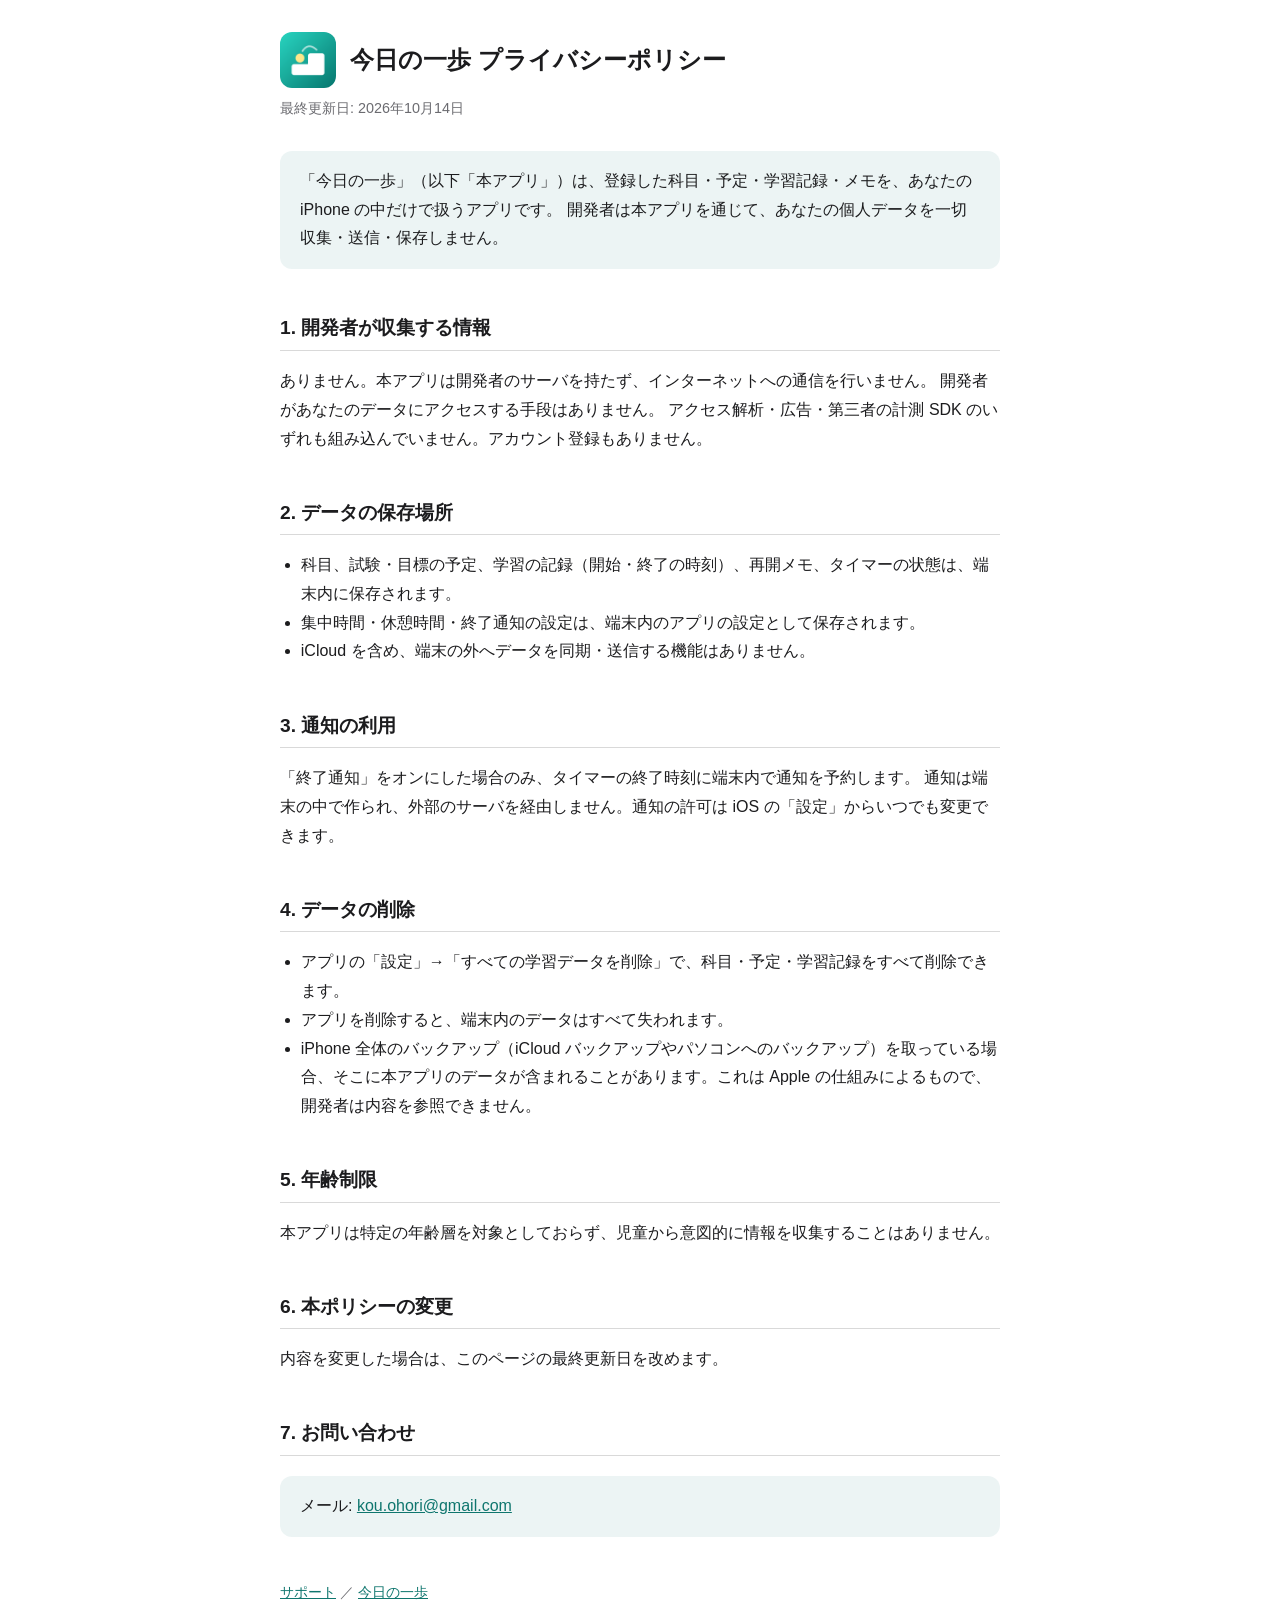
==== privacy-policy.html @ 4ad7e0d9 "Add support and privacy policy pages for 今日の一歩 Co-Authored-By: Claude Opus 5.5 <noreply@anthropic.co" ====
<!DOCTYPE html>
<html lang="ja">
<head>
<meta charset="utf-8">
<meta name="viewport" content="width=device-width, initial-scale=1">
<title>プライバシーポリシー — 今日の一歩</title>
<link rel="stylesheet" href="./style.css">
</head>
<body>
<header>
  <img src="./icon.png" alt="">
  <h1>今日の一歩 プライバシーポリシー</h1>
</header>
<p class="meta">最終更新日: 2026年10月14日</p>

<div class="box">
「今日の一歩」（以下「本アプリ」）は、登録した科目・予定・学習記録・メモを、あなたの iPhone の中だけで扱うアプリです。
開発者は本アプリを通じて、あなたの個人データを一切収集・送信・保存しません。
</div>

<h2>1. 開発者が収集する情報</h2>
<p>ありません。本アプリは開発者のサーバを持たず、インターネットへの通信を行いません。
開発者があなたのデータにアクセスする手段はありません。
アクセス解析・広告・第三者の計測 SDK のいずれも組み込んでいません。アカウント登録もありません。</p>

<h2>2. データの保存場所</h2>
<ul>
  <li>科目、試験・目標の予定、学習の記録（開始・終了の時刻）、再開メモ、タイマーの状態は、端末内に保存されます。</li>
  <li>集中時間・休憩時間・終了通知の設定は、端末内のアプリの設定として保存されます。</li>
  <li>iCloud を含め、端末の外へデータを同期・送信する機能はありません。</li>
</ul>

<h2>3. 通知の利用</h2>
<p>「終了通知」をオンにした場合のみ、タイマーの終了時刻に端末内で通知を予約します。
通知は端末の中で作られ、外部のサーバを経由しません。通知の許可は iOS の「設定」からいつでも変更できます。</p>

<h2>4. データの削除</h2>
<ul>
  <li>アプリの「設定」→「すべての学習データを削除」で、科目・予定・学習記録をすべて削除できます。</li>
  <li>アプリを削除すると、端末内のデータはすべて失われます。</li>
  <li>iPhone 全体のバックアップ（iCloud バックアップやパソコンへのバックアップ）を取っている場合、そこに本アプリのデータが含まれることがあります。これは Apple の仕組みによるもので、開発者は内容を参照できません。</li>
</ul>

<h2>5. 年齢制限</h2>
<p>本アプリは特定の年齢層を対象としておらず、児童から意図的に情報を収集することはありません。</p>

<h2>6. 本ポリシーの変更</h2>
<p>内容を変更した場合は、このページの最終更新日を改めます。</p>

<h2>7. お問い合わせ</h2>
<div class="box">
  メール: <a href="mailto:kou.ohori@gmail.com">kou.ohori@gmail.com</a>
</div>

<footer><a href="./support.html">サポート</a> ／ <a href="./index.html">今日の一歩</a></footer>
</body>
</html>
---- style.css ----
:root {
  color-scheme: light dark;
  --text: #1c1c1e;
  --muted: #6b6b70;
  --bg: #ffffff;
  --accent: #0f766e;
  --box: rgba(15, 118, 110, .08);
  --rule: rgba(128, 128, 128, .3);
}
@media (prefers-color-scheme: dark) {
  :root {
    --text: #e6e6e6;
    --muted: #a0a0a5;
    --bg: #111111;
    --accent: #5eead4;
    --box: rgba(94, 234, 212, .10);
  }
}
body {
  font-family: -apple-system, BlinkMacSystemFont, "Hiragino Sans", "Yu Gothic", sans-serif;
  line-height: 1.8;
  max-width: 720px;
  margin: 0 auto;
  padding: 32px 20px 80px;
  color: var(--text);
  background: var(--bg);
}
a { color: var(--accent); }
header { display: flex; align-items: center; gap: 14px; margin-bottom: 8px; }
header img { width: 56px; height: 56px; border-radius: 12px; }
h1 { font-size: 1.5em; margin: 0; }
h2 { font-size: 1.2em; margin-top: 2.2em; border-bottom: 1px solid var(--rule); padding-bottom: 4px; }
h3 { font-size: 1em; margin: 1.6em 0 .3em; }
.meta { color: var(--muted); font-size: .9em; margin: 4px 0 2em; }
.box { background: var(--box); border-radius: 12px; padding: 16px 20px; margin: 20px 0; }
ul { padding-left: 1.3em; }
footer { margin-top: 3em; color: var(--muted); font-size: .9em; }
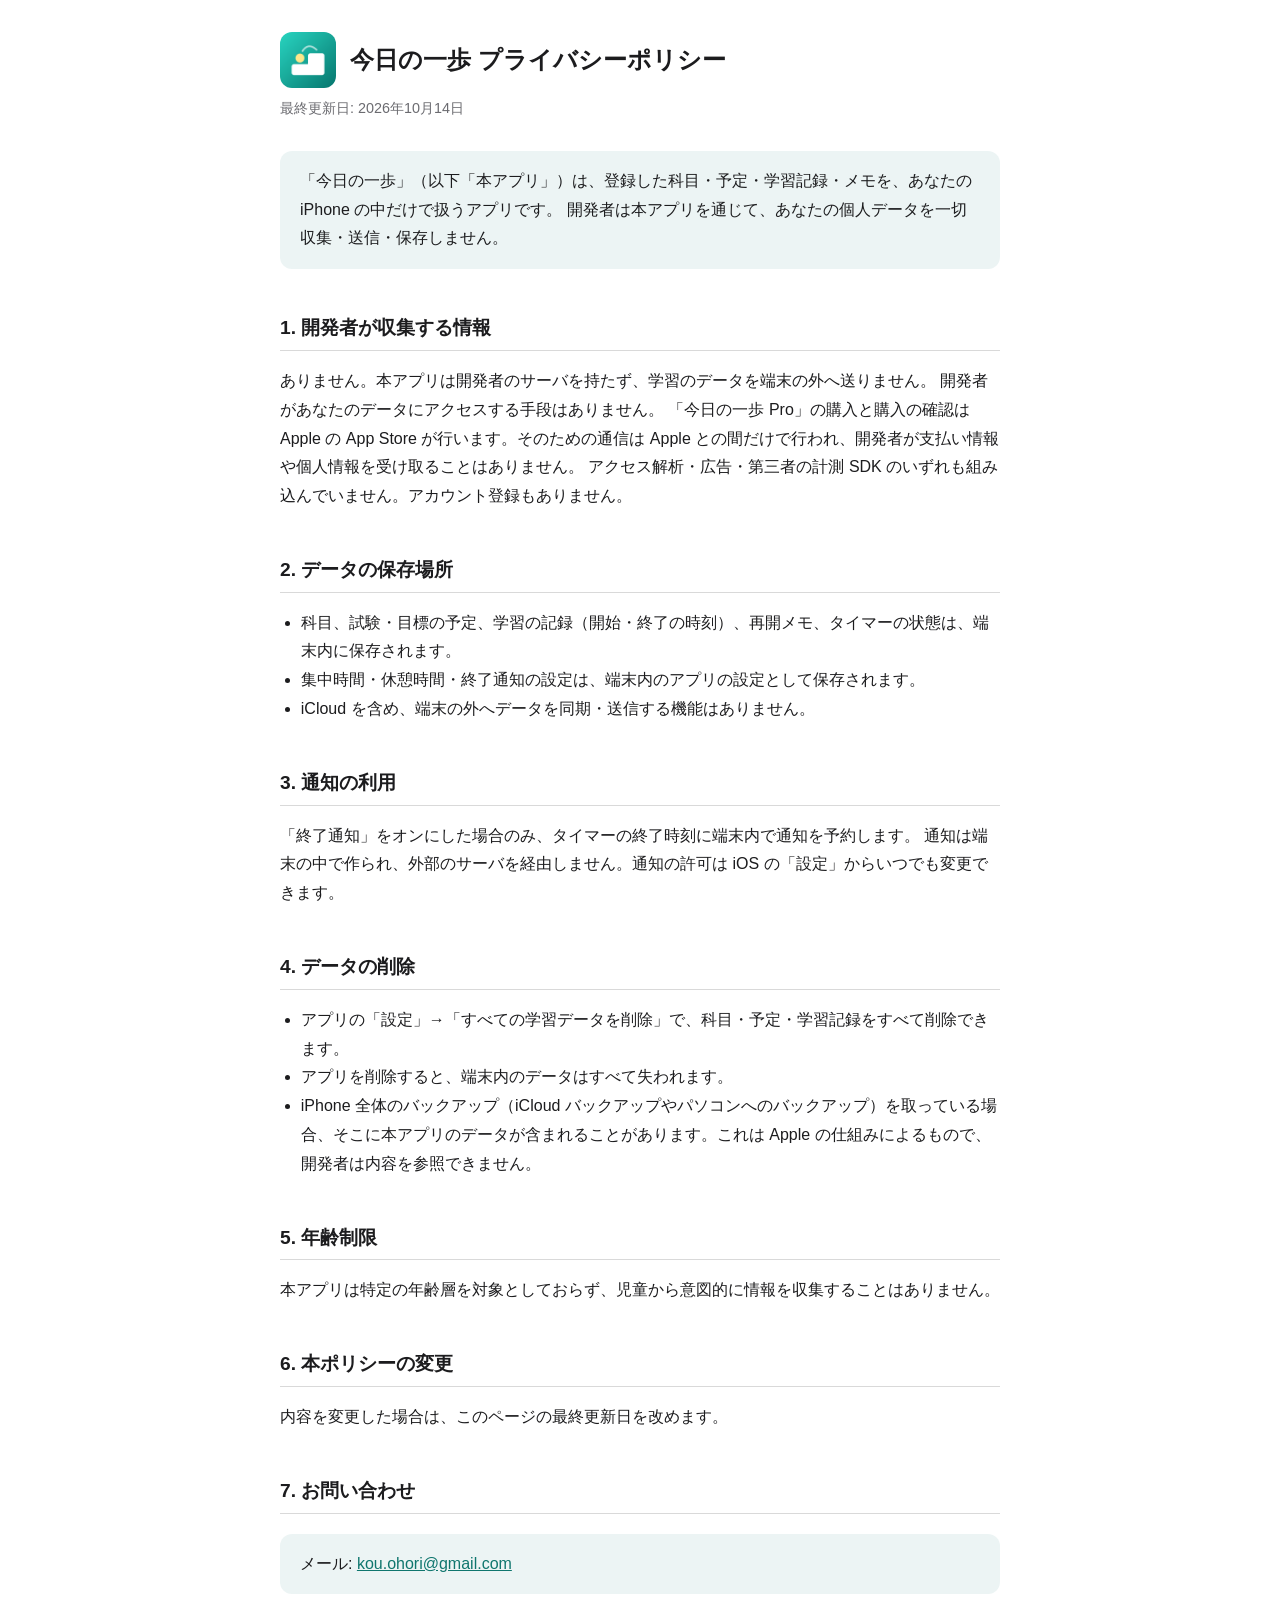
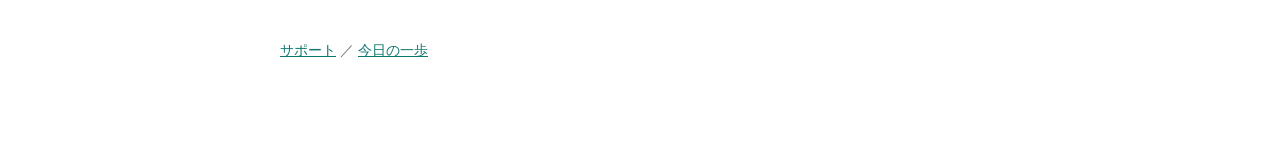
==== commit ad4505cd: "1.3: 今日の一歩 Pro（買い切り）の料金と購入の通信をサポート・プライバシーポリシーに反映 Co-Authored-By: Claude Opus 5.5 <noreply@anthropic." ====
--- a/privacy-policy.html
+++ b/privacy-policy.html
@@ -19,8 +19,9 @@
 </div>
 
 <h2>1. 開発者が収集する情報</h2>
-<p>ありません。本アプリは開発者のサーバを持たず、インターネットへの通信を行いません。
+<p>ありません。本アプリは開発者のサーバを持たず、学習のデータを端末の外へ送りません。
 開発者があなたのデータにアクセスする手段はありません。
+「今日の一歩 Pro」の購入と購入の確認は Apple の App Store が行います。そのための通信は Apple との間だけで行われ、開発者が支払い情報や個人情報を受け取ることはありません。
 アクセス解析・広告・第三者の計測 SDK のいずれも組み込んでいません。アカウント登録もありません。</p>
 
 <h2>2. データの保存場所</h2>
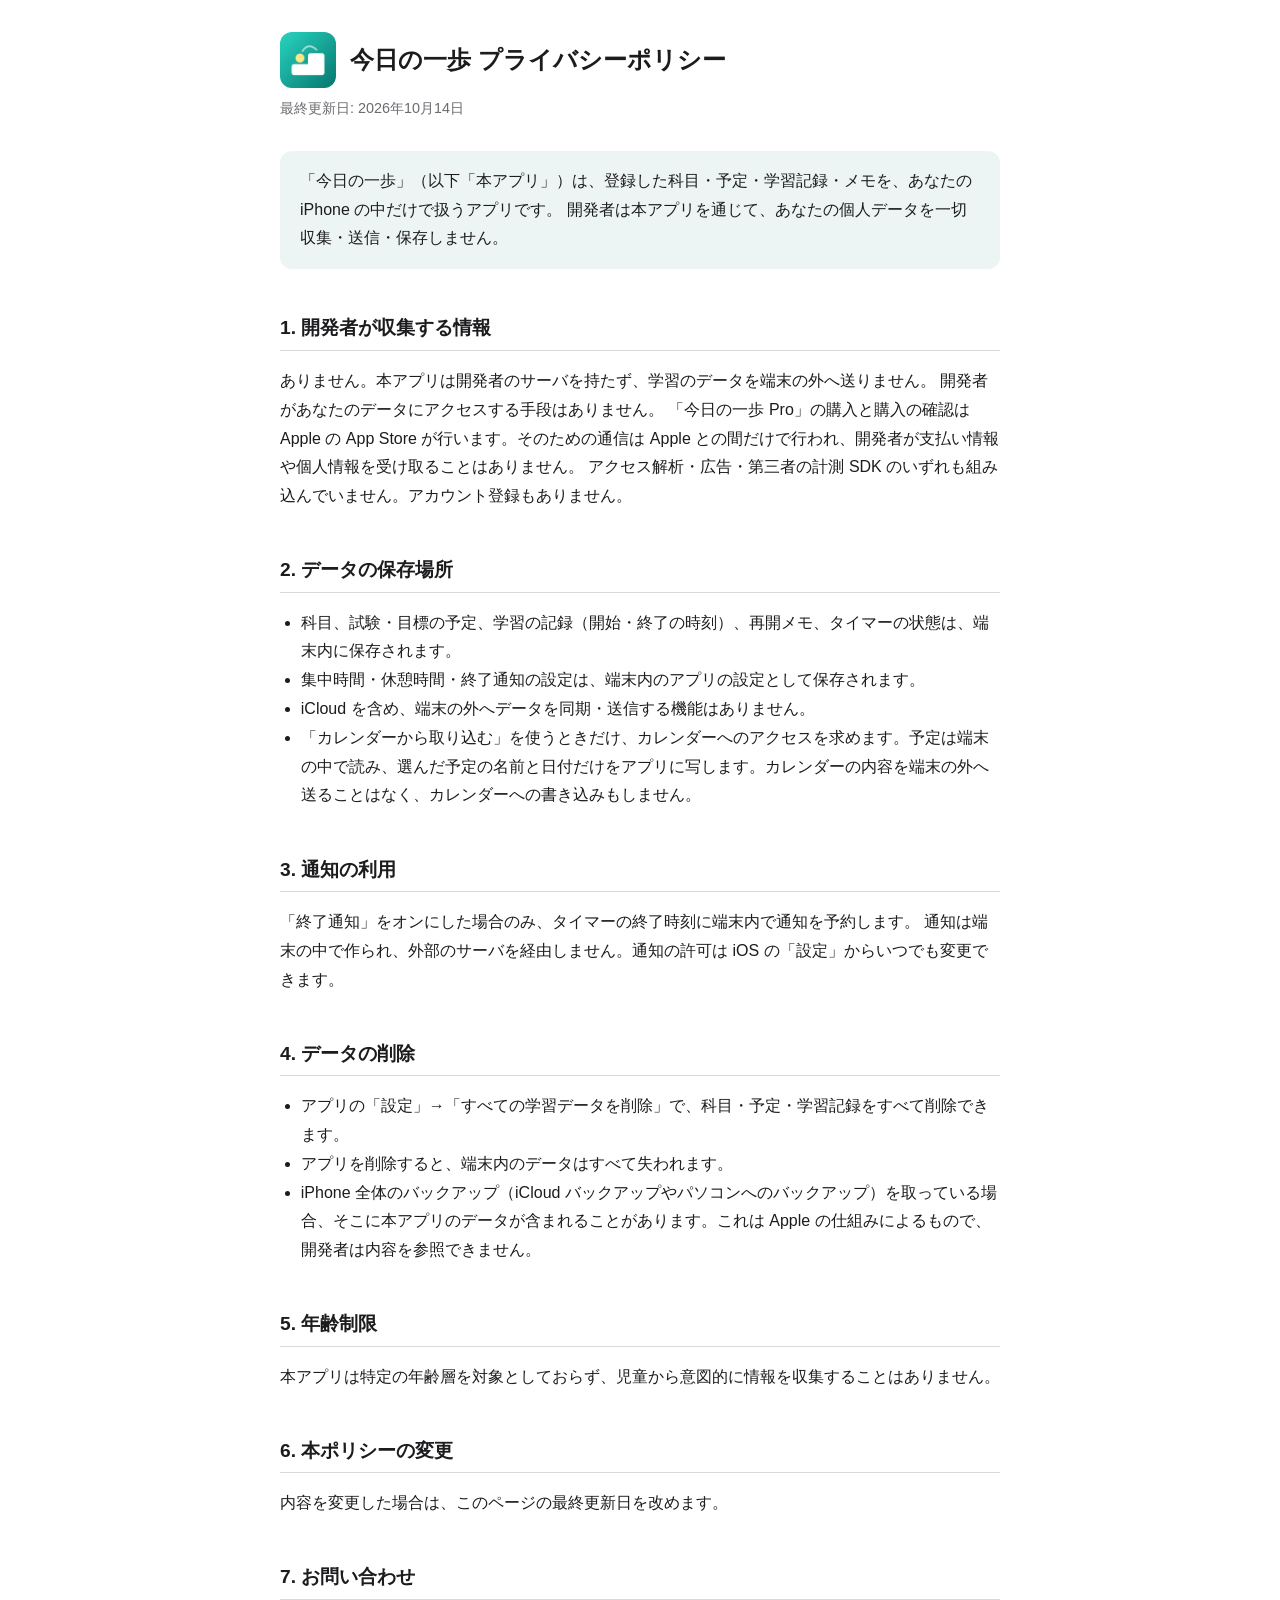
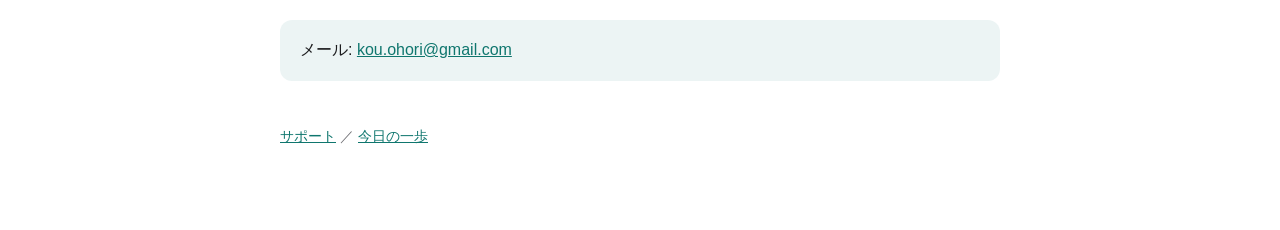
==== commit 2f0472d3: "プライバシーポリシー: カレンダー取り込み（1.4）の一文を追加 Co-Authored-By: Claude Opus 5.5 <noreply@anthropic.com>" ====
--- a/privacy-policy.html
+++ b/privacy-policy.html
@@ -29,6 +29,7 @@
   <li>科目、試験・目標の予定、学習の記録（開始・終了の時刻）、再開メモ、タイマーの状態は、端末内に保存されます。</li>
   <li>集中時間・休憩時間・終了通知の設定は、端末内のアプリの設定として保存されます。</li>
   <li>iCloud を含め、端末の外へデータを同期・送信する機能はありません。</li>
+  <li>「カレンダーから取り込む」を使うときだけ、カレンダーへのアクセスを求めます。予定は端末の中で読み、選んだ予定の名前と日付だけをアプリに写します。カレンダーの内容を端末の外へ送ることはなく、カレンダーへの書き込みもしません。</li>
 </ul>
 
 <h2>3. 通知の利用</h2>
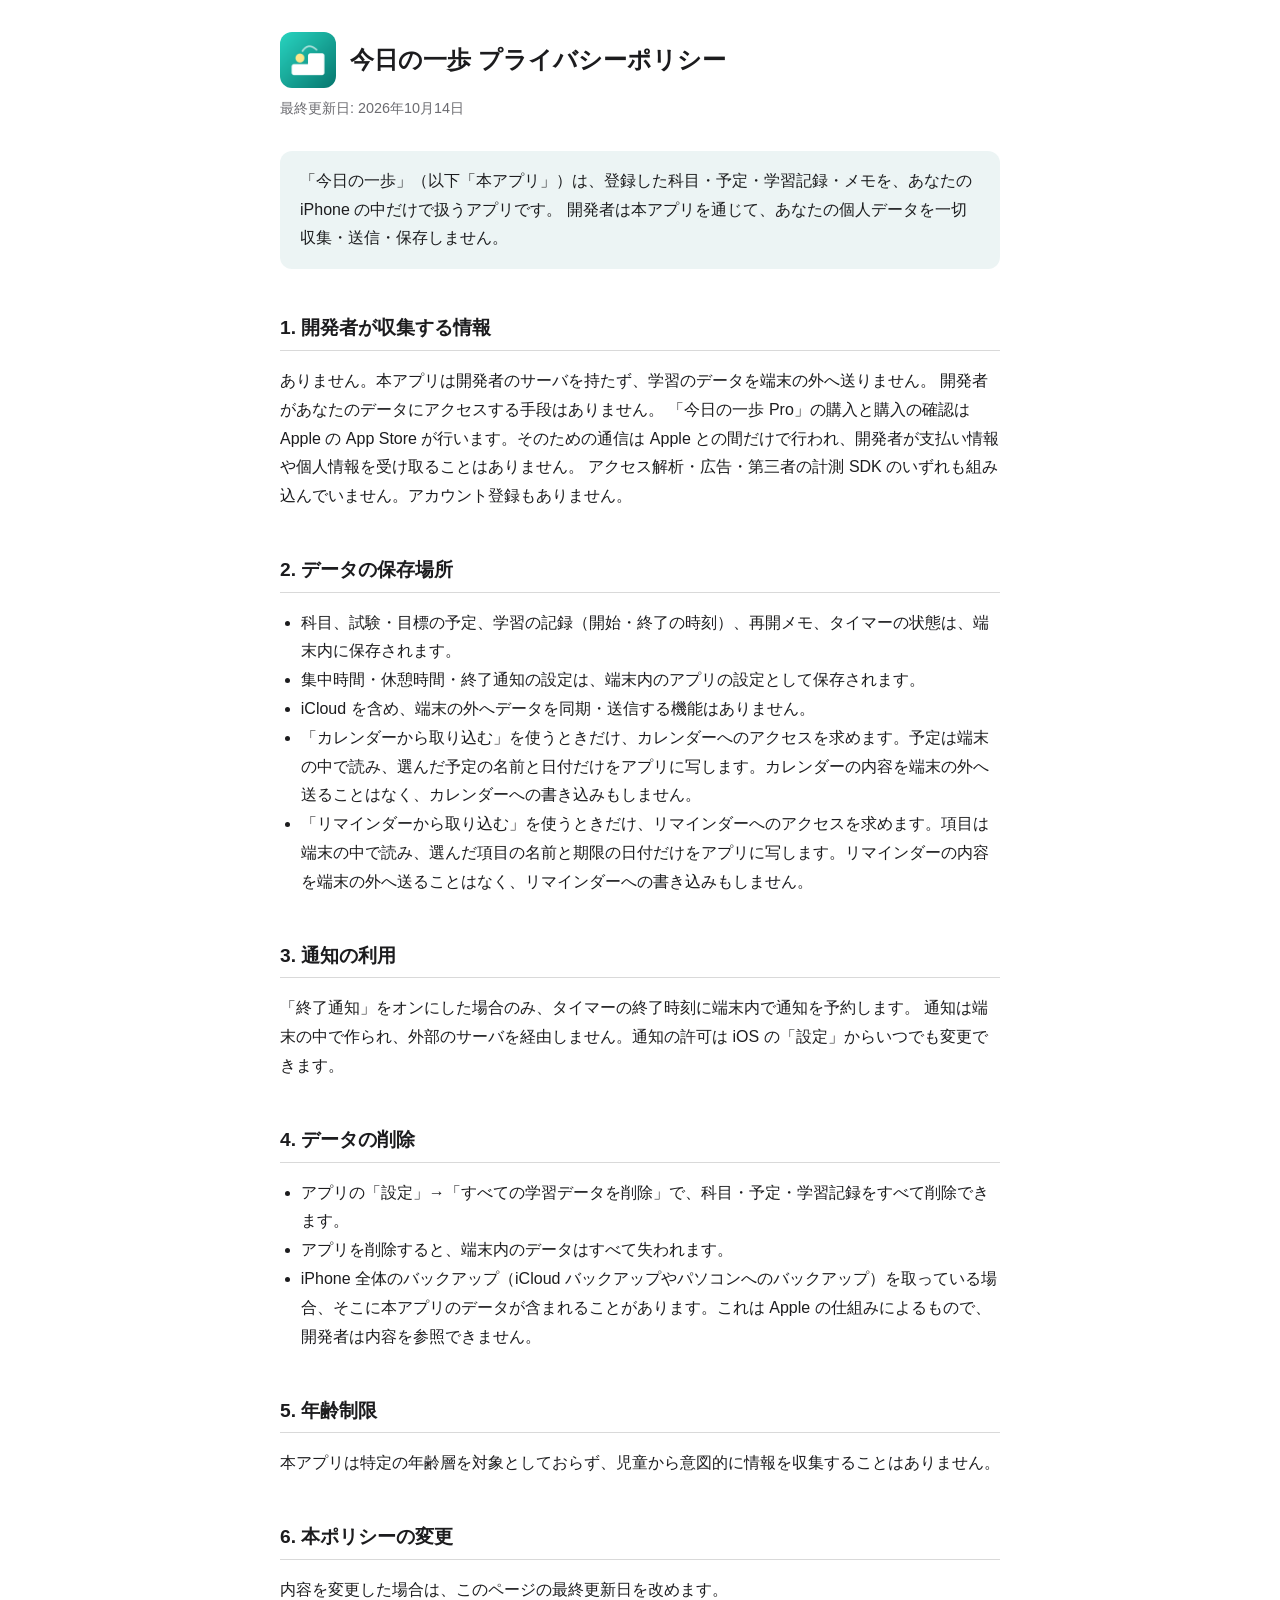
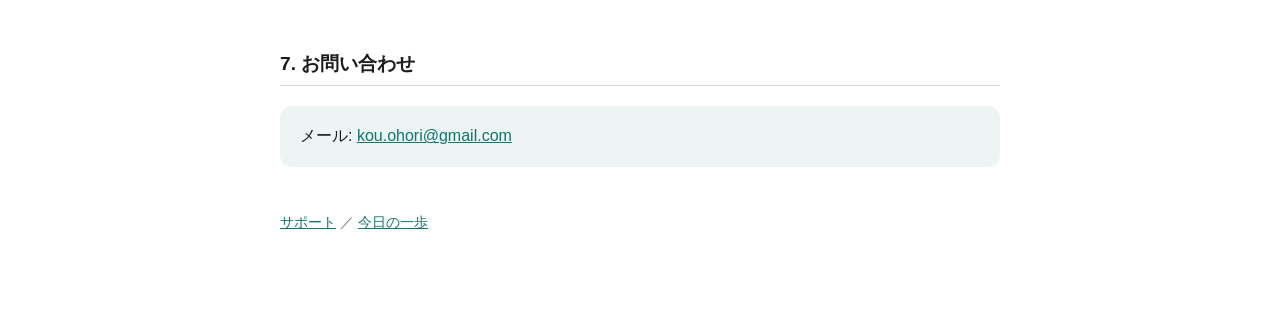
==== commit d805fb02: "プライバシーポリシー: リマインダー取り込み（1.5）の一文を追加 Co-Authored-By: Claude Opus 5.5 <noreply@anthropic.com>" ====
--- a/privacy-policy.html
+++ b/privacy-policy.html
@@ -30,6 +30,7 @@
   <li>集中時間・休憩時間・終了通知の設定は、端末内のアプリの設定として保存されます。</li>
   <li>iCloud を含め、端末の外へデータを同期・送信する機能はありません。</li>
   <li>「カレンダーから取り込む」を使うときだけ、カレンダーへのアクセスを求めます。予定は端末の中で読み、選んだ予定の名前と日付だけをアプリに写します。カレンダーの内容を端末の外へ送ることはなく、カレンダーへの書き込みもしません。</li>
+  <li>「リマインダーから取り込む」を使うときだけ、リマインダーへのアクセスを求めます。項目は端末の中で読み、選んだ項目の名前と期限の日付だけをアプリに写します。リマインダーの内容を端末の外へ送ることはなく、リマインダーへの書き込みもしません。</li>
 </ul>
 
 <h2>3. 通知の利用</h2>
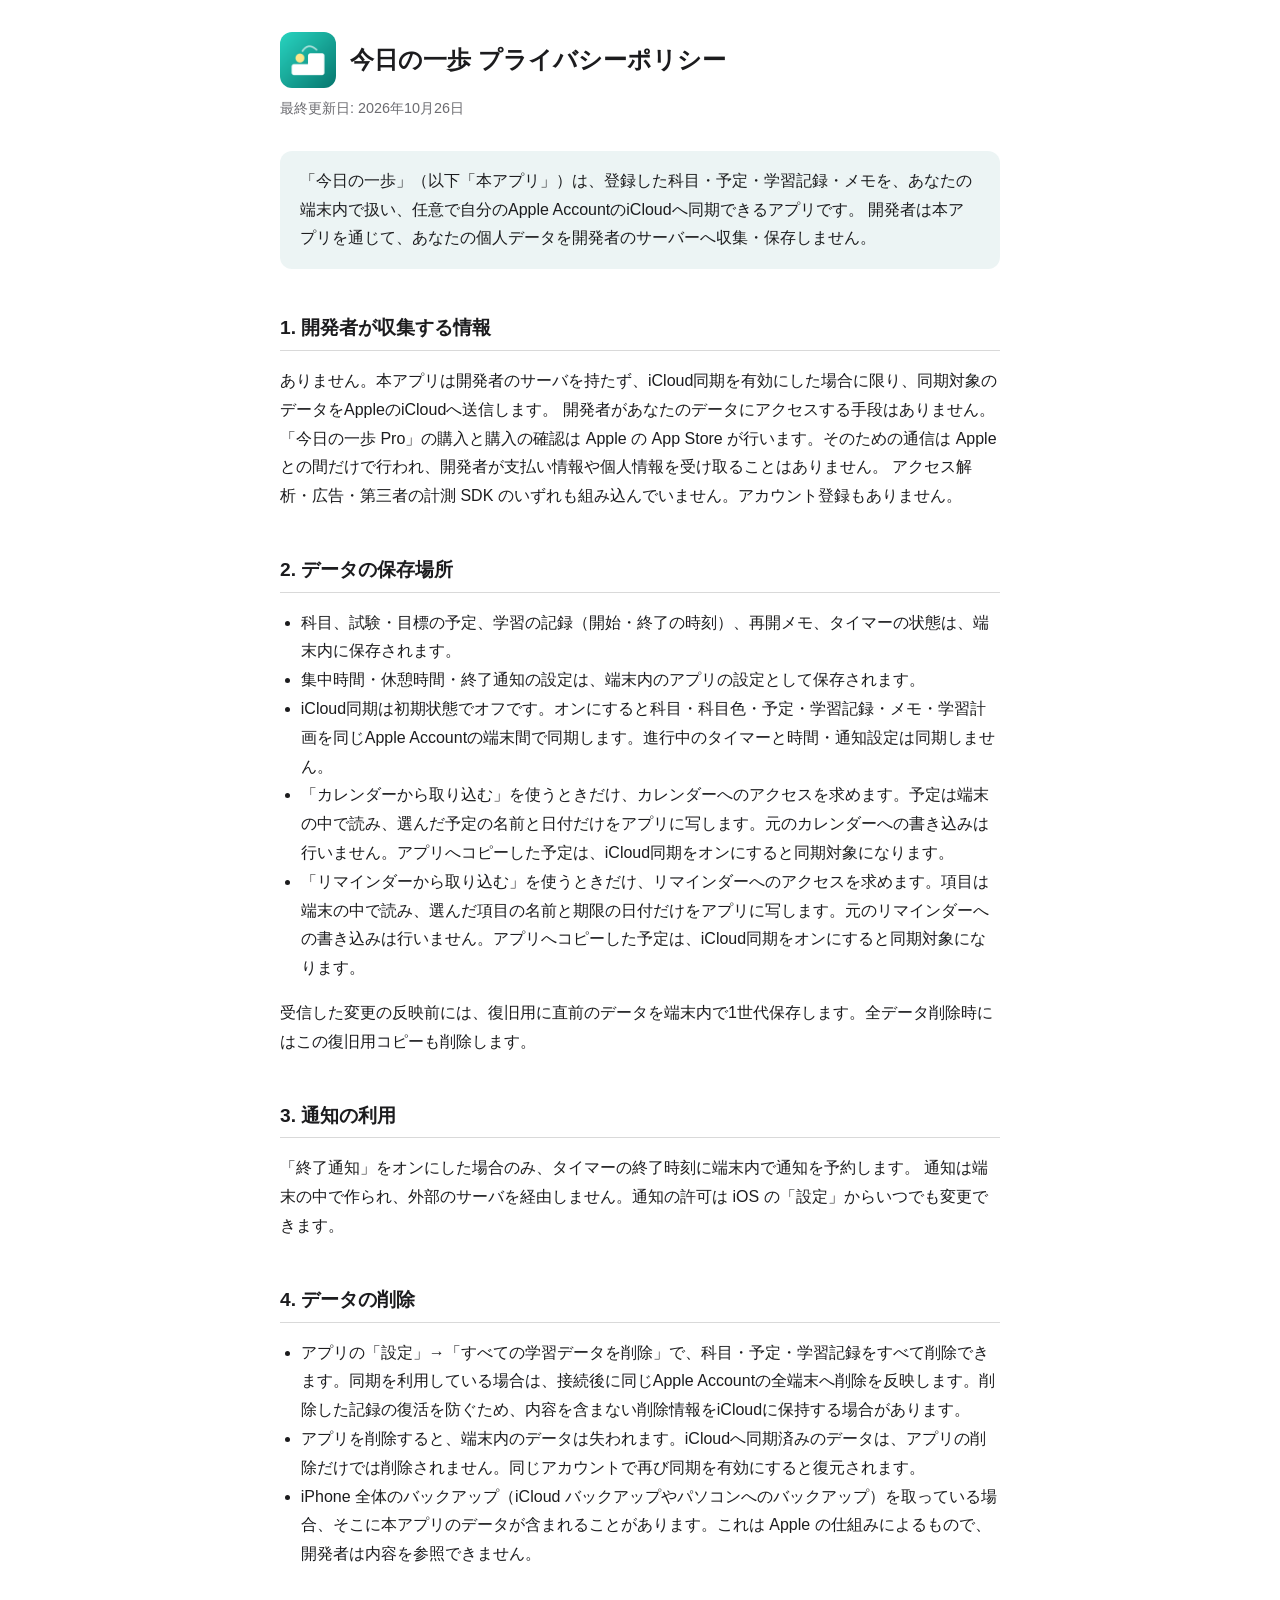
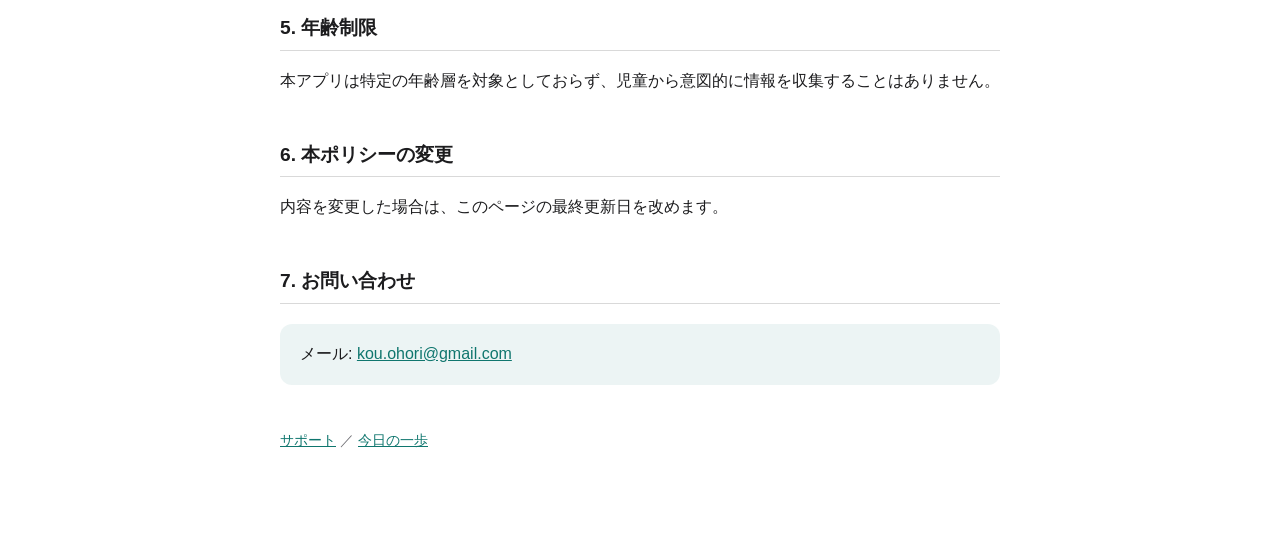
==== commit e19dc5fb: "プライバシーポリシー: 任意の iCloud 同期（1.9）について追記 Co-Authored-By: Claude Opus 5.5 <noreply@anthropic.com>" ====
--- a/privacy-policy.html
+++ b/privacy-policy.html
@@ -11,15 +11,15 @@
   <img src="./icon.png" alt="">
   <h1>今日の一歩 プライバシーポリシー</h1>
 </header>
-<p class="meta">最終更新日: 2026年10月14日</p>
+<p class="meta">最終更新日: 2026年10月26日</p>
 
 <div class="box">
-「今日の一歩」（以下「本アプリ」）は、登録した科目・予定・学習記録・メモを、あなたの iPhone の中だけで扱うアプリです。
-開発者は本アプリを通じて、あなたの個人データを一切収集・送信・保存しません。
+「今日の一歩」（以下「本アプリ」）は、登録した科目・予定・学習記録・メモを、あなたの端末内で扱い、任意で自分のApple AccountのiCloudへ同期できるアプリです。
+開発者は本アプリを通じて、あなたの個人データを開発者のサーバーへ収集・保存しません。
 </div>
 
 <h2>1. 開発者が収集する情報</h2>
-<p>ありません。本アプリは開発者のサーバを持たず、学習のデータを端末の外へ送りません。
+<p>ありません。本アプリは開発者のサーバを持たず、iCloud同期を有効にした場合に限り、同期対象のデータをAppleのiCloudへ送信します。
 開発者があなたのデータにアクセスする手段はありません。
 「今日の一歩 Pro」の購入と購入の確認は Apple の App Store が行います。そのための通信は Apple との間だけで行われ、開発者が支払い情報や個人情報を受け取ることはありません。
 アクセス解析・広告・第三者の計測 SDK のいずれも組み込んでいません。アカウント登録もありません。</p>
@@ -28,19 +28,20 @@
 <ul>
   <li>科目、試験・目標の予定、学習の記録（開始・終了の時刻）、再開メモ、タイマーの状態は、端末内に保存されます。</li>
   <li>集中時間・休憩時間・終了通知の設定は、端末内のアプリの設定として保存されます。</li>
-  <li>iCloud を含め、端末の外へデータを同期・送信する機能はありません。</li>
-  <li>「カレンダーから取り込む」を使うときだけ、カレンダーへのアクセスを求めます。予定は端末の中で読み、選んだ予定の名前と日付だけをアプリに写します。カレンダーの内容を端末の外へ送ることはなく、カレンダーへの書き込みもしません。</li>
-  <li>「リマインダーから取り込む」を使うときだけ、リマインダーへのアクセスを求めます。項目は端末の中で読み、選んだ項目の名前と期限の日付だけをアプリに写します。リマインダーの内容を端末の外へ送ることはなく、リマインダーへの書き込みもしません。</li>
+  <li>iCloud同期は初期状態でオフです。オンにすると科目・科目色・予定・学習記録・メモ・学習計画を同じApple Accountの端末間で同期します。進行中のタイマーと時間・通知設定は同期しません。</li>
+  <li>「カレンダーから取り込む」を使うときだけ、カレンダーへのアクセスを求めます。予定は端末の中で読み、選んだ予定の名前と日付だけをアプリに写します。元のカレンダーへの書き込みは行いません。アプリへコピーした予定は、iCloud同期をオンにすると同期対象になります。</li>
+  <li>「リマインダーから取り込む」を使うときだけ、リマインダーへのアクセスを求めます。項目は端末の中で読み、選んだ項目の名前と期限の日付だけをアプリに写します。元のリマインダーへの書き込みは行いません。アプリへコピーした予定は、iCloud同期をオンにすると同期対象になります。</li>
 </ul>
 
+<p>受信した変更の反映前には、復旧用に直前のデータを端末内で1世代保存します。全データ削除時にはこの復旧用コピーも削除します。</p>
 <h2>3. 通知の利用</h2>
 <p>「終了通知」をオンにした場合のみ、タイマーの終了時刻に端末内で通知を予約します。
 通知は端末の中で作られ、外部のサーバを経由しません。通知の許可は iOS の「設定」からいつでも変更できます。</p>
 
 <h2>4. データの削除</h2>
 <ul>
-  <li>アプリの「設定」→「すべての学習データを削除」で、科目・予定・学習記録をすべて削除できます。</li>
-  <li>アプリを削除すると、端末内のデータはすべて失われます。</li>
+  <li>アプリの「設定」→「すべての学習データを削除」で、科目・予定・学習記録をすべて削除できます。同期を利用している場合は、接続後に同じApple Accountの全端末へ削除を反映します。削除した記録の復活を防ぐため、内容を含まない削除情報をiCloudに保持する場合があります。</li>
+  <li>アプリを削除すると、端末内のデータは失われます。iCloudへ同期済みのデータは、アプリの削除だけでは削除されません。同じアカウントで再び同期を有効にすると復元されます。</li>
   <li>iPhone 全体のバックアップ（iCloud バックアップやパソコンへのバックアップ）を取っている場合、そこに本アプリのデータが含まれることがあります。これは Apple の仕組みによるもので、開発者は内容を参照できません。</li>
 </ul>
 
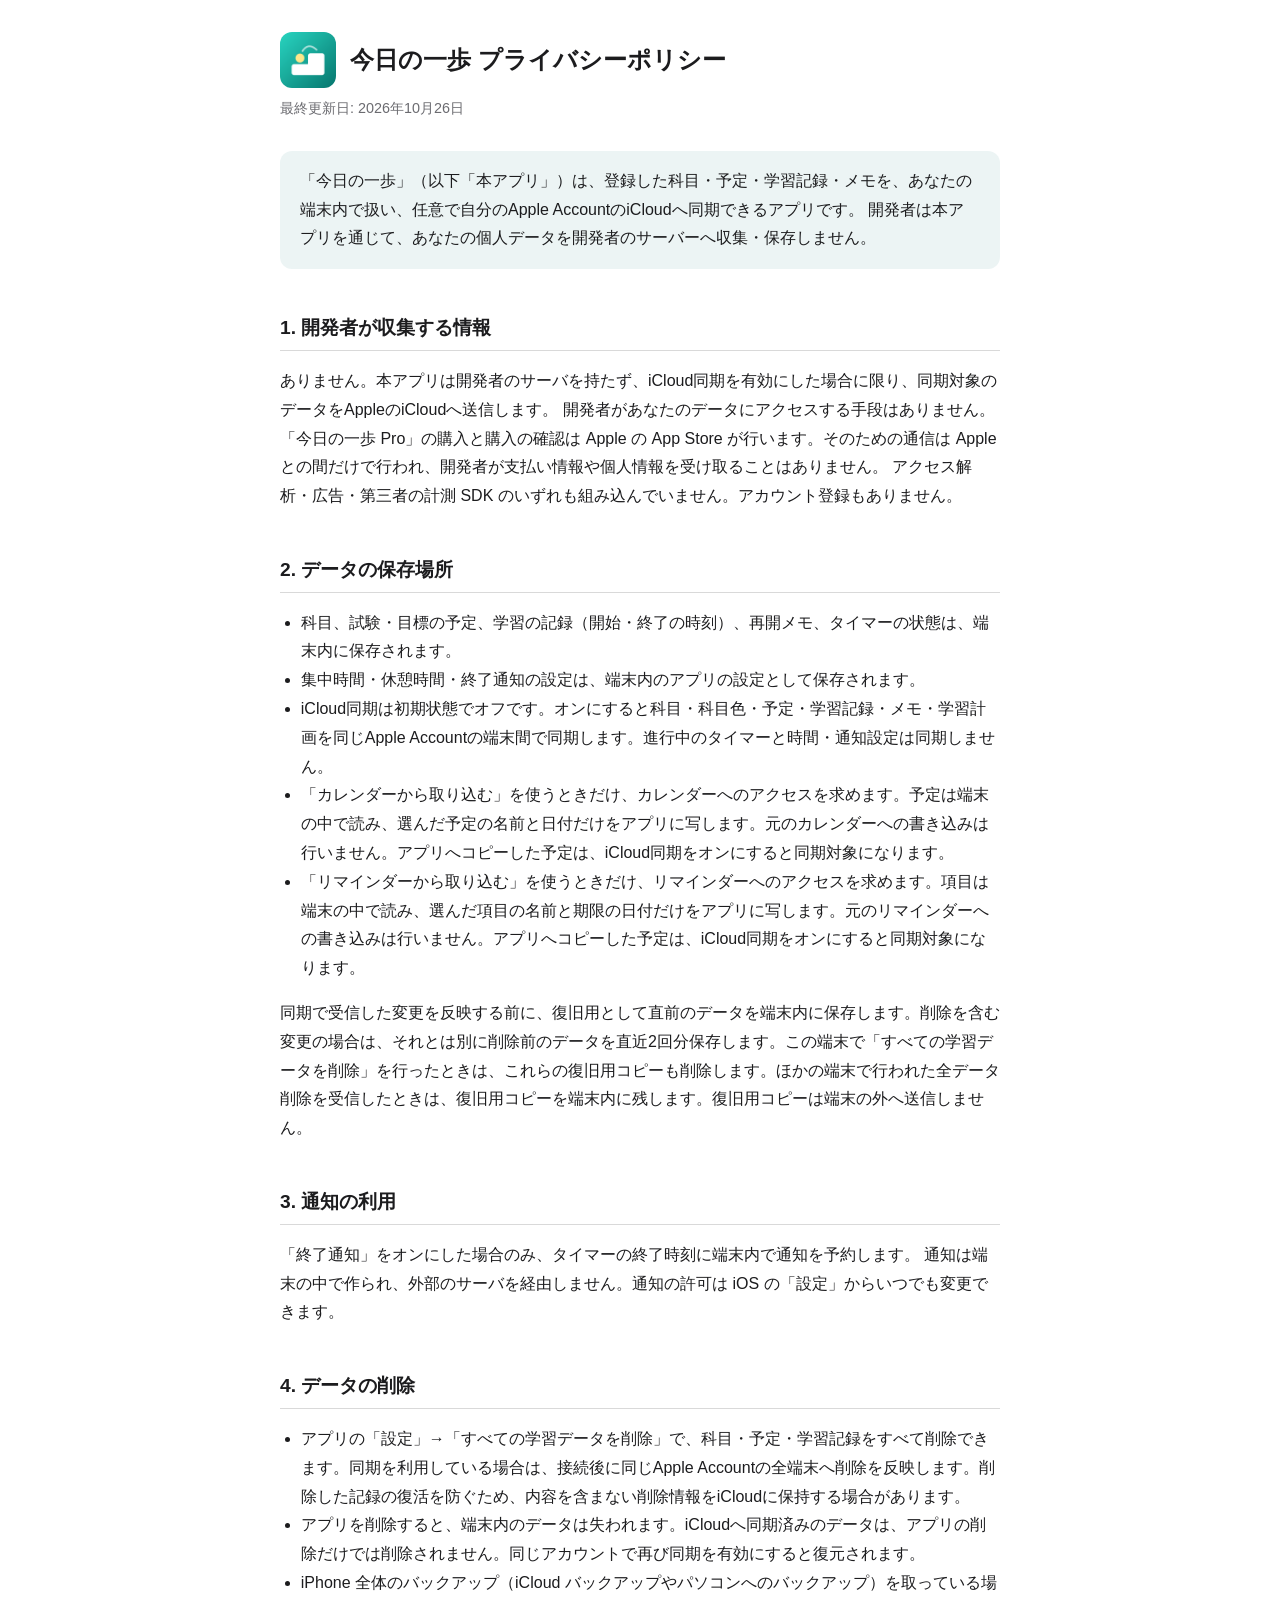
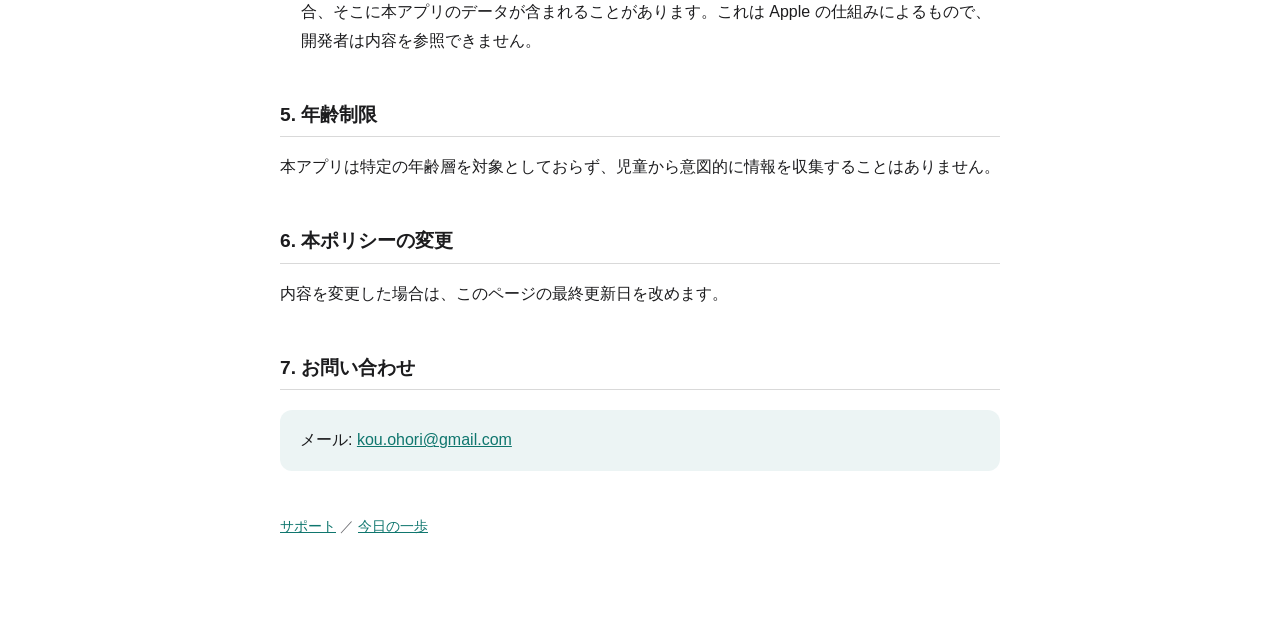
==== commit 8b45c870: "プライバシーポリシー: 復旧用コピーの保存・削除の説明を実装に合わせる Co-Authored-By: Claude Opus 5.5 <noreply@anthropic.com>" ====
--- a/privacy-policy.html
+++ b/privacy-policy.html
@@ -33,7 +33,7 @@
   <li>「リマインダーから取り込む」を使うときだけ、リマインダーへのアクセスを求めます。項目は端末の中で読み、選んだ項目の名前と期限の日付だけをアプリに写します。元のリマインダーへの書き込みは行いません。アプリへコピーした予定は、iCloud同期をオンにすると同期対象になります。</li>
 </ul>
 
-<p>受信した変更の反映前には、復旧用に直前のデータを端末内で1世代保存します。全データ削除時にはこの復旧用コピーも削除します。</p>
+<p>同期で受信した変更を反映する前に、復旧用として直前のデータを端末内に保存します。削除を含む変更の場合は、それとは別に削除前のデータを直近2回分保存します。この端末で「すべての学習データを削除」を行ったときは、これらの復旧用コピーも削除します。ほかの端末で行われた全データ削除を受信したときは、復旧用コピーを端末内に残します。復旧用コピーは端末の外へ送信しません。</p>
 <h2>3. 通知の利用</h2>
 <p>「終了通知」をオンにした場合のみ、タイマーの終了時刻に端末内で通知を予約します。
 通知は端末の中で作られ、外部のサーバを経由しません。通知の許可は iOS の「設定」からいつでも変更できます。</p>
